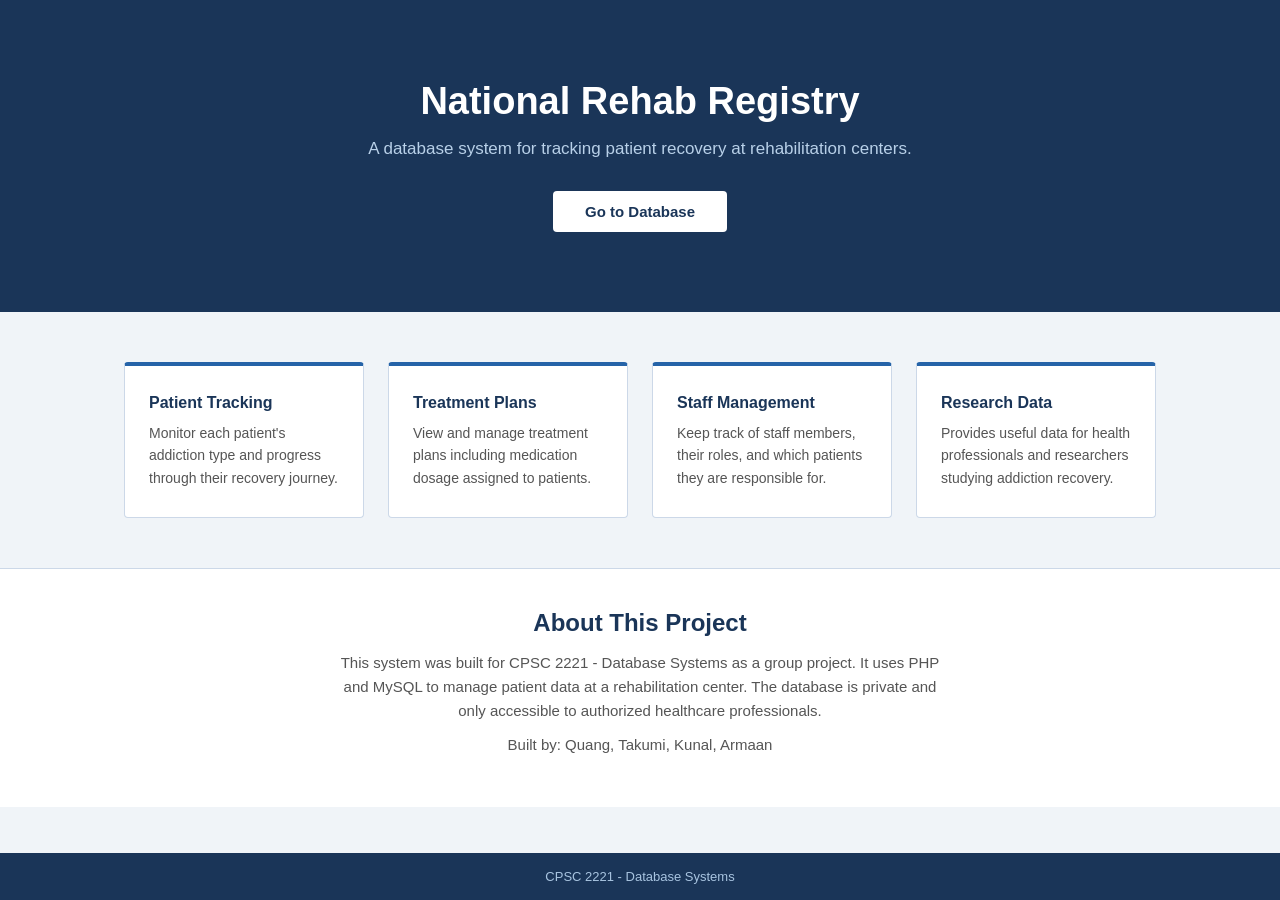
==== home.html @ 6be29c1e "UNIT TEST IS DONE FOR DATABASE. DO NOT TOUCH THE DATABASE OR I WILL SHOOT YOU" ====
<!doctype html>
<html>
<head>
  <title>National Rehab Registry</title>
  <link rel="stylesheet" href="resources/css/style.css">
</head>
<body>

  <div class="home-page">

    <div class="home-header">
      <h1>National Rehab Registry</h1>
      <p>A database system for tracking patient recovery at rehabilitation centers.</p>
      <a href="index.html" class="home-btn">Go to Database</a>
    </div>

    <div class="home-cards">

      <div class="home-card">
        <h3>Patient Tracking</h3>
        <p>Monitor each patient's addiction type and progress through their recovery journey.</p>
      </div>

      <div class="home-card">
        <h3>Treatment Plans</h3>
        <p>View and manage treatment plans including medication dosage assigned to patients.</p>
      </div>

      <div class="home-card">
        <h3>Staff Management</h3>
        <p>Keep track of staff members, their roles, and which patients they are responsible for.</p>
      </div>

      <div class="home-card">
        <h3>Research Data</h3>
        <p>Provides useful data for health professionals and researchers studying addiction recovery.</p>
      </div>

    </div>

    <div class="home-info">
      <h2>About This Project</h2>
      <p>This system was built for CPSC 2221 - Database Systems as a group project. It uses PHP and MySQL to manage patient data at a rehabilitation center. The database is private and only accessible to authorized healthcare professionals.</p>
      <p>Built by: Quang, Takumi, Kunal, Armaan</p>
    </div>

    <div class="home-footer">
      <p>CPSC 2221 - Database Systems</p>
    </div>

  </div>

</body>
</html>
---- resources/css/style.css ----
* {
  box-sizing: border-box;
}

body {
  font-family: Arial, sans-serif;
  margin: 0;
  padding: 0;
  background: #f0f4f8;
  color: #222;
}


.home-page {
  min-height: 100vh;
  display: flex;
  flex-direction: column;
  background: #f0f4f8;
}

.home-header {
  background: #1a3558;
  color: white;
  text-align: center;
  padding: 80px 40px;
}

.home-header h1 {
  font-size: 38px;
  margin: 0 0 16px 0;
  color: white;
}

.home-header p {
  font-size: 17px;
  color: #b8d0e8;
  margin: 0 0 32px 0;
}

.home-btn {
  display: inline-block;
  background: white;
  color: #1a3558;
  text-decoration: none;
  padding: 12px 32px;
  font-size: 15px;
  font-weight: bold;
  border-radius: 4px;
}

.home-btn:hover {
  background: #ddeeff;
}

.home-cards {
  display: flex;
  flex-wrap: wrap;
  gap: 24px;
  padding: 50px 40px;
  justify-content: center;
  background: #f0f4f8;
}

.home-card {
  background: white;
  border: 1px solid #ccd8e8;
  border-top: 4px solid #2563a8;
  padding: 28px 24px;
  width: 240px;
  border-radius: 4px;
}

.home-card h3 {
  margin: 0 0 10px 0;
  color: #1a3558;
  font-size: 16px;
}

.home-card p {
  margin: 0;
  font-size: 14px;
  color: #555;
  line-height: 1.6;
}

.home-info {
  background: white;
  border-top: 1px solid #ccd8e8;
  padding: 40px;
  text-align: center;
}

.home-info h2 {
  color: #1a3558;
  margin: 0 0 14px 0;
}

.home-info p {
  color: #555;
  font-size: 15px;
  max-width: 600px;
  margin: 0 auto 10px auto;
  line-height: 1.6;
}

.home-footer {
  background: #1a3558;
  color: #a8c4e0;
  text-align: center;
  padding: 16px;
  font-size: 13px;
  margin-top: auto;
}

.home-footer p {
  margin: 0;
}

/* ==============================
   QUERY PAGE HEADER
============================== */

.header {
  background: #1a3558;
  color: white;
  padding: 16px 24px;
  border-bottom: 3px solid #2563a8;
}

.header h1 {
  margin: 0;
  font-size: 20px;
  color: white;
}

.subtitle {
  margin: 4px 0 0 0;
  font-size: 12px;
  color: #a8c4e0;
}

/* ==============================
   LAYOUT
============================== */

.app-layout {
  display: flex;
  height: calc(100vh - 105px);
}

/* ==============================
   SIDEBAR
============================== */

.sidebar {
  width: 200px;
  background: #1e2d3d;
  padding: 16px 0;
  overflow-y: auto;
  flex-shrink: 0;
}

.sidebar-heading {
  color: #6b8aaa;
  font-size: 11px;
  font-weight: bold;
  text-transform: uppercase;
  letter-spacing: 1px;
  padding: 0 16px 10px 16px;
  margin: 0;
}

.sidebar-divider {
  border-top: 1px solid #2a3d50;
  margin: 10px 16px;
}

.nav-item {
  display: flex;
  align-items: center;
  gap: 10px;
  padding: 9px 16px;
  color: #a8bfcf;
  text-decoration: none;
  font-size: 13px;
  border-left: 3px solid transparent;
}

.nav-item:hover {
  background: #253648;
  color: #ddeeff;
}

.nav-item.active {
  background: #1f4a80;
  color: white;
  border-left-color: #5b9bd5;
  font-weight: bold;
}

.nav-item.nav-danger {
  color: #f0a0a0;
}

.nav-item.nav-danger.active {
  background: #5c1a1a;
  border-left-color: #e05555;
  color: #ffcccc;
}

.nav-item.nav-home {
  color: #88ccaa;
}

.nav-num {
  background: #2a4060;
  color: #88aacc;
  font-size: 10px;
  font-weight: bold;
  width: 24px;
  height: 18px;
  border-radius: 3px;
  display: flex;
  align-items: center;
  justify-content: center;
  flex-shrink: 0;
  font-family: 'Courier New', monospace;
}

.nav-item.active .nav-num {
  background: #2563a8;
  color: white;
}

/* ==============================
   MAIN CONTENT
============================== */

.main {
  flex: 1;
  overflow-y: auto;
  padding: 28px 32px;
}

.query-panel {
  max-width: 680px;
}

.query-panel.hidden {
  display: none;
}

/* ==============================
   CARD LABEL
============================== */

.card-label {
  display: inline-block;
  background: #2563a8;
  color: white;
  font-size: 11px;
  font-weight: bold;
  text-transform: uppercase;
  padding: 3px 10px;
  border-radius: 12px;
  margin-bottom: 8px;
}

.danger-label {
  background: #b03020;
}

/* ==============================
   HEADINGS AND HINTS
============================== */

.query-panel h2 {
  margin: 0 0 6px 0;
  font-size: 20px;
  color: #1a3558;
}

.hint {
  margin: 0 0 18px 0;
  font-size: 13px;
  color: #666;
}

/* ==============================
   FORM ELEMENTS
============================== */

label {
  display: block;
  font-size: 13px;
  font-weight: bold;
  color: #333;
  margin-top: 12px;
  margin-bottom: 4px;
}

input[type="text"] {
  width: 320px;
  padding: 8px 10px;
  font-size: 14px;
  border: 1px solid #b0c4d8;
  border-radius: 4px;
  background: #f8fafc;
  color: #222;
}

input[type="text"]:focus {
  outline: none;
  border-color: #2563a8;
  background: white;
}

input[type="text"]::placeholder {
  color: #aaa;
}

input[type="submit"] {
  background: #2563a8;
  color: white;
  border: none;
  padding: 9px 22px;
  font-size: 14px;
  font-weight: bold;
  border-radius: 4px;
  cursor: pointer;
}

input[type="submit"]:hover {
  background: #1a4d88;
}

input.btn-danger {
  background: #b03020;
}

input.btn-danger:hover {
  background: #882010;
}

/* ==============================
   SQL PREVIEW BOX
============================== */

.sql-box {
  margin-top: 20px;
  background: #0f1e2e;
  border: 1px solid #2a4060;
  border-radius: 6px;
  padding: 12px 16px;
  max-width: 620px;
}

.sql-box-danger {
  background: #180808;
  border-color: #602020;
}

.sql-label {
  font-size: 10px;
  font-weight: bold;
  text-transform: uppercase;
  letter-spacing: 1px;
  color: #5b9bd5;
  margin: 0 0 8px 0;
  font-family: 'Courier New', monospace;
}

.sql-box-danger .sql-label {
  color: #d05050;
}

.sql-box code {
  font-family: 'Courier New', monospace;
  font-size: 13px;
  color: #90cc88;
  white-space: pre-wrap;
  word-break: break-word;
  display: block;
  line-height: 1.6;
}

.sql-box-danger code {
  color: #e09090;
}

/* ==============================
   RESULT AREA
============================== */

.result-area {
  margin-top: 20px;
}

.result-label {
  font-size: 10px;
  font-weight: bold;
  text-transform: uppercase;
  letter-spacing: 1px;
  color: #2563a8;
  margin-bottom: 8px;
  font-family: 'Courier New', monospace;
}

.result-area table {
  border-collapse: collapse;
  width: 100%;
  background: white;
  font-size: 14px;
  border: 1px solid #ccd8e8;
}

.result-area th {
  background: #ddeaf7;
  color: #1a3558;
  font-size: 13px;
  font-weight: bold;
  padding: 9px 12px;
  border: 1px solid #ccd8e8;
  text-align: left;
}

.result-area td {
  padding: 9px 12px;
  border: 1px solid #ccd8e8;
}

.result-area tr:nth-child(even) {
  background: #f4f8fc;
}

.result-msg {
  padding: 10px 14px;
  font-size: 14px;
  border-radius: 4px;
}

.result-msg.success {
  background: #e8f5ec;
  color: #1a5c30;
  border: 1px solid #a0ccb0;
}

.result-msg.error {
  background: #fdecea;
  color: #7a1a1a;
  border: 1px solid #e8a0a0;
}

/* ==============================
   FOOTER
============================== */

.footer {
  background: white;
  border-top: 1px solid #ccd8e8;
  text-align: center;
  padding: 12px;
  font-size: 12px;
  color: #888;
}

.footer p {
  margin: 0;
}
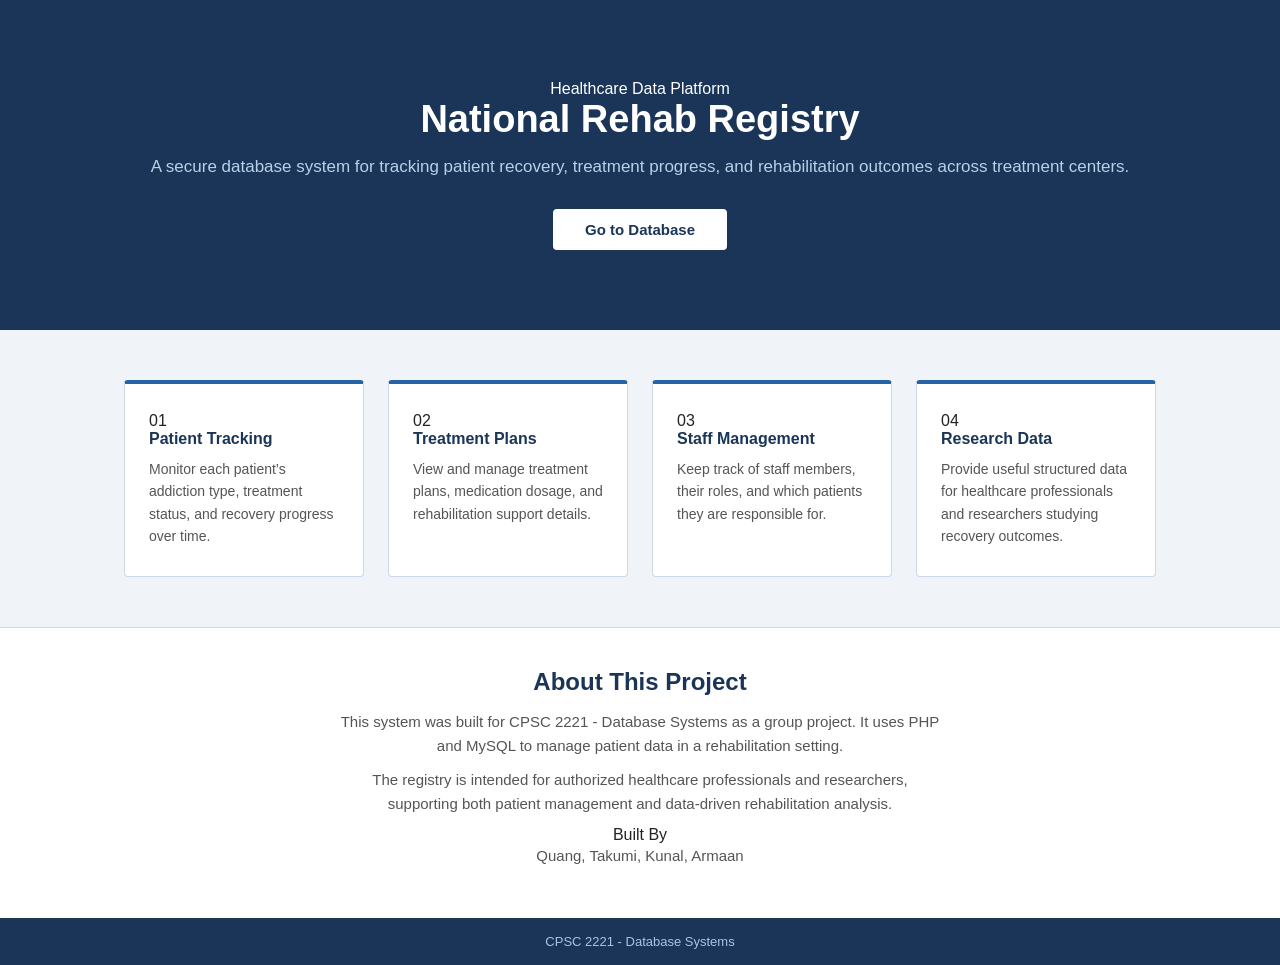
==== commit fab968d7: "Update home.html Updated content and structure of the home page to enhance clarity and detail." ====
--- a/home.html
+++ b/home.html
@@ -1,54 +1,73 @@
 <!doctype html>
-<html>
+<html lang="en">
 <head>
+  <meta charset="UTF-8">
+  <meta name="viewport" content="width=device-width, initial-scale=1.0">
   <title>National Rehab Registry</title>
   <link rel="stylesheet" href="resources/css/style.css">
 </head>
 <body>
-
   <div class="home-page">
 
-    <div class="home-header">
-      <h1>National Rehab Registry</h1>
-      <p>A database system for tracking patient recovery at rehabilitation centers.</p>
-      <a href="index.html" class="home-btn">Go to Database</a>
-    </div>
+    <section class="home-header">
+      <div class="home-header-inner">
+        <span class="eyebrow">Healthcare Data Platform</span>
+        <h1>National Rehab Registry</h1>
+        <p>
+          A secure database system for tracking patient recovery, treatment progress,
+          and rehabilitation outcomes across treatment centers.
+        </p>
+        <a href="index.html" class="home-btn">Go to Database</a>
+      </div>
+    </section>
 
-    <div class="home-cards">
-
+    <section class="home-cards">
       <div class="home-card">
+        <div class="card-icon">01</div>
         <h3>Patient Tracking</h3>
-        <p>Monitor each patient's addiction type and progress through their recovery journey.</p>
+        <p>Monitor each patient’s addiction type, treatment status, and recovery progress over time.</p>
       </div>
 
       <div class="home-card">
+        <div class="card-icon">02</div>
         <h3>Treatment Plans</h3>
-        <p>View and manage treatment plans including medication dosage assigned to patients.</p>
+        <p>View and manage treatment plans, medication dosage, and rehabilitation support details.</p>
       </div>
 
       <div class="home-card">
+        <div class="card-icon">03</div>
         <h3>Staff Management</h3>
         <p>Keep track of staff members, their roles, and which patients they are responsible for.</p>
       </div>
 
       <div class="home-card">
+        <div class="card-icon">04</div>
         <h3>Research Data</h3>
-        <p>Provides useful data for health professionals and researchers studying addiction recovery.</p>
+        <p>Provide useful structured data for healthcare professionals and researchers studying recovery outcomes.</p>
       </div>
+    </section>
 
-    </div>
+    <section class="home-info">
+      <h2>About This Project</h2>
+      <p>
+        This system was built for CPSC 2221 - Database Systems as a group project.
+        It uses PHP and MySQL to manage patient data in a rehabilitation setting.
+      </p>
+      <p>
+        The registry is intended for authorized healthcare professionals and researchers,
+        supporting both patient management and data-driven rehabilitation analysis.
+      </p>
 
-    <div class="home-info">
-      <h2>About This Project</h2>
-      <p>This system was built for CPSC 2221 - Database Systems as a group project. It uses PHP and MySQL to manage patient data at a rehabilitation center. The database is private and only accessible to authorized healthcare professionals.</p>
-      <p>Built by: Quang, Takumi, Kunal, Armaan</p>
-    </div>
+      <div class="team-box">
+        <span class="team-label">Built By</span>
+        <p>Quang, Takumi, Kunal, Armaan</p>
+      </div>
+    </section>
 
-    <div class="home-footer">
+    <footer class="home-footer">
       <p>CPSC 2221 - Database Systems</p>
-    </div>
+    </footer>
 
   </div>
-
 </body>
 </html>
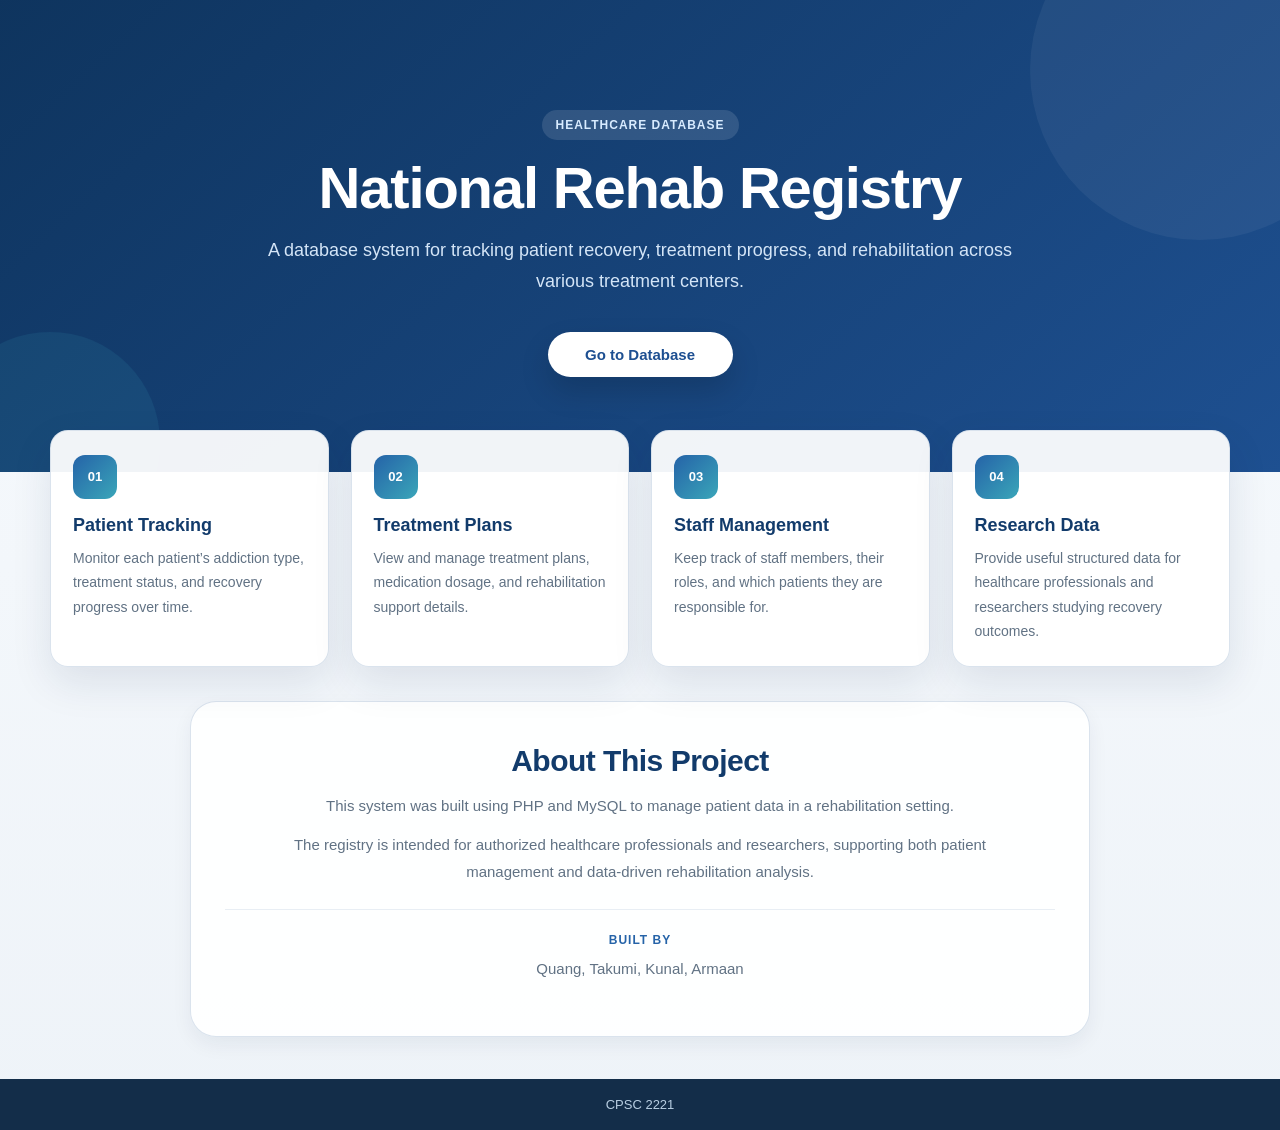
==== commit 610e47f9: "Updated everything" ====
--- a/home.html
+++ b/home.html
@@ -11,11 +11,11 @@
 
     <section class="home-header">
       <div class="home-header-inner">
-        <span class="eyebrow">Healthcare Data Platform</span>
+        <span class="eyebrow">Healthcare Database</span>
         <h1>National Rehab Registry</h1>
         <p>
-          A secure database system for tracking patient recovery, treatment progress,
-          and rehabilitation outcomes across treatment centers.
+          A database system for tracking patient recovery, treatment progress,
+          and rehabilitation across various treatment centers.
         </p>
         <a href="index.html" class="home-btn">Go to Database</a>
       </div>
@@ -50,8 +50,7 @@
     <section class="home-info">
       <h2>About This Project</h2>
       <p>
-        This system was built for CPSC 2221 - Database Systems as a group project.
-        It uses PHP and MySQL to manage patient data in a rehabilitation setting.
+        This system was built using PHP and MySQL to manage patient data in a rehabilitation setting.
       </p>
       <p>
         The registry is intended for authorized healthcare professionals and researchers,
@@ -65,7 +64,7 @@
     </section>
 
     <footer class="home-footer">
-      <p>CPSC 2221 - Database Systems</p>
+      <p>CPSC 2221</p>
     </footer>
 
   </div>
--- a/resources/css/style.css
+++ b/resources/css/style.css
@@ -2,112 +2,249 @@
   box-sizing: border-box;
 }
 
+:root {
+  --bg: #f4f7fb;
+  --bg-soft: #eef4f8;
+  --surface: rgba(255, 255, 255, 0.92);
+  --surface-strong: #ffffff;
+  --text: #16202a;
+  --muted: #617284;
+  --line: #d8e2ec;
+  --line-soft: #e8eef4;
+
+  --primary: #1d4f91;
+  --primary-2: #2563a8;
+  --primary-3: #123b6b;
+  --accent: #3aa6b9;
+
+  --danger: #b03020;
+  --danger-dark: #8f2619;
+
+  --shadow-sm: 0 8px 20px rgba(18, 42, 75, 0.06);
+  --shadow-md: 0 16px 40px rgba(18, 42, 75, 0.1);
+  --shadow-lg: 0 24px 60px rgba(18, 42, 75, 0.14);
+
+  --radius-sm: 10px;
+  --radius-md: 18px;
+  --radius-lg: 26px;
+
+  --max-width: 1180px;
+}
+
+html {
+  scroll-behavior: smooth;
+}
+
 body {
-  font-family: Arial, sans-serif;
+  font-family: "Segoe UI", Arial, sans-serif;
   margin: 0;
   padding: 0;
-  background: #f0f4f8;
-  color: #222;
-}
-
+  background:
+    radial-gradient(circle at top left, #fbfdff 0%, transparent 26%),
+    linear-gradient(180deg, #f8fbfe 0%, #eef3f8 100%);
+  color: var(--text);
+}
+
+/* ==============================
+   HOME PAGE
+============================== */
 
 .home-page {
   min-height: 100vh;
   display: flex;
   flex-direction: column;
-  background: #f0f4f8;
 }
 
 .home-header {
-  background: #1a3558;
-  color: white;
+  position: relative;
+  overflow: hidden;
+  background:
+    linear-gradient(135deg, rgba(14, 52, 94, 0.97), rgba(30, 80, 145, 0.93)),
+    linear-gradient(180deg, #173b65 0%, #1d4f91 100%);
+  color: white;
+  padding: 110px 20px 95px;
+}
+
+.home-header::before,
+.home-header::after {
+  content: "";
+  position: absolute;
+  border-radius: 50%;
+}
+
+.home-header::before {
+  width: 340px;
+  height: 340px;
+  top: -100px;
+  right: -90px;
+  background: rgba(255, 255, 255, 0.05);
+}
+
+.home-header::after {
+  width: 220px;
+  height: 220px;
+  bottom: -80px;
+  left: -60px;
+  background: rgba(58, 166, 185, 0.12);
+}
+
+.home-header-inner {
+  width: min(900px, calc(100% - 20px));
+  margin: 0 auto;
   text-align: center;
-  padding: 80px 40px;
+  position: relative;
+  z-index: 1;
+}
+
+.eyebrow {
+  display: inline-block;
+  margin-bottom: 18px;
+  padding: 8px 14px;
+  border-radius: 999px;
+  background: rgba(255, 255, 255, 0.12);
+  color: #d8ebff;
+  font-size: 12px;
+  font-weight: 700;
+  letter-spacing: 1px;
+  text-transform: uppercase;
 }
 
 .home-header h1 {
-  font-size: 38px;
-  margin: 0 0 16px 0;
+  margin: 0 0 16px;
+  font-size: clamp(36px, 6vw, 58px);
+  line-height: 1.05;
+  letter-spacing: -1.2px;
   color: white;
 }
 
 .home-header p {
-  font-size: 17px;
-  color: #b8d0e8;
-  margin: 0 0 32px 0;
+  max-width: 760px;
+  margin: 0 auto 34px;
+  font-size: 18px;
+  line-height: 1.75;
+  color: #d4e5f7;
 }
 
 .home-btn {
-  display: inline-block;
+  display: inline-flex;
+  align-items: center;
+  justify-content: center;
+  min-width: 185px;
+  padding: 14px 28px;
   background: white;
-  color: #1a3558;
+  color: var(--primary);
   text-decoration: none;
-  padding: 12px 32px;
   font-size: 15px;
-  font-weight: bold;
-  border-radius: 4px;
+  font-weight: 700;
+  border-radius: 999px;
+  box-shadow: 0 14px 30px rgba(0, 0, 0, 0.15);
+  transition: transform 0.2s ease, box-shadow 0.2s ease, background 0.2s ease;
 }
 
 .home-btn:hover {
-  background: #ddeeff;
+  background: #f3f9ff;
+  transform: translateY(-2px);
+  box-shadow: 0 18px 34px rgba(0, 0, 0, 0.18);
 }
 
 .home-cards {
+  width: min(var(--max-width), calc(100% - 32px));
+  margin: -42px auto 0;
+  display: grid;
+  grid-template-columns: repeat(4, minmax(0, 1fr));
+  gap: 22px;
+  position: relative;
+  z-index: 2;
+}
+
+.home-card {
+  background: rgba(255, 255, 255, 0.94);
+  border: 1px solid rgba(216, 226, 236, 0.95);
+  border-radius: var(--radius-md);
+  padding: 24px 22px 22px;
+  box-shadow: var(--shadow-md);
+  transition: transform 0.2s ease, box-shadow 0.2s ease;
+}
+
+.home-card:hover {
+  transform: translateY(-4px);
+  box-shadow: var(--shadow-lg);
+}
+
+.card-icon {
+  width: 44px;
+  height: 44px;
+  border-radius: 12px;
   display: flex;
-  flex-wrap: wrap;
-  gap: 24px;
-  padding: 50px 40px;
+  align-items: center;
   justify-content: center;
-  background: #f0f4f8;
-}
-
-.home-card {
-  background: white;
-  border: 1px solid #ccd8e8;
-  border-top: 4px solid #2563a8;
-  padding: 28px 24px;
-  width: 240px;
-  border-radius: 4px;
+  background: linear-gradient(135deg, var(--primary-2), var(--accent));
+  color: white;
+  font-size: 13px;
+  font-weight: 800;
+  margin-bottom: 16px;
 }
 
 .home-card h3 {
-  margin: 0 0 10px 0;
-  color: #1a3558;
-  font-size: 16px;
+  margin: 0 0 10px;
+  color: var(--primary-3);
+  font-size: 18px;
 }
 
 .home-card p {
   margin: 0;
   font-size: 14px;
-  color: #555;
-  line-height: 1.6;
+  color: var(--muted);
+  line-height: 1.75;
 }
 
 .home-info {
-  background: white;
-  border-top: 1px solid #ccd8e8;
-  padding: 40px;
+  width: min(900px, calc(100% - 32px));
+  margin: 34px auto 42px;
+  background: rgba(255, 255, 255, 0.92);
+  border: 1px solid rgba(216, 226, 236, 0.95);
+  border-radius: var(--radius-lg);
+  box-shadow: var(--shadow-sm);
+  padding: 42px 34px;
   text-align: center;
 }
 
 .home-info h2 {
-  color: #1a3558;
-  margin: 0 0 14px 0;
+  margin: 0 0 14px;
+  color: var(--primary-3);
+  font-size: 30px;
+  letter-spacing: -0.5px;
 }
 
 .home-info p {
-  color: #555;
+  max-width: 740px;
+  margin: 0 auto 12px;
+  color: var(--muted);
   font-size: 15px;
-  max-width: 600px;
-  margin: 0 auto 10px auto;
-  line-height: 1.6;
+  line-height: 1.8;
+}
+
+.team-box {
+  margin-top: 24px;
+  padding-top: 20px;
+  border-top: 1px solid var(--line-soft);
+}
+
+.team-label {
+  display: inline-block;
+  margin-bottom: 8px;
+  font-size: 12px;
+  font-weight: 700;
+  letter-spacing: 1px;
+  text-transform: uppercase;
+  color: var(--primary-2);
 }
 
 .home-footer {
-  background: #1a3558;
-  color: #a8c4e0;
+  background: #132d49;
+  color: #b8cee2;
   text-align: center;
-  padding: 16px;
+  padding: 18px;
   font-size: 13px;
   margin-top: auto;
 }
@@ -121,22 +258,51 @@
 ============================== */
 
 .header {
-  background: #1a3558;
-  color: white;
-  padding: 16px 24px;
-  border-bottom: 3px solid #2563a8;
+  background:
+    linear-gradient(135deg, rgba(14, 52, 94, 0.98), rgba(30, 80, 145, 0.94)),
+    linear-gradient(180deg, #173b65 0%, #1d4f91 100%);
+  color: white;
+  padding: 22px 28px;
+  box-shadow: 0 10px 28px rgba(17, 39, 72, 0.12);
+}
+
+.header-inner {
+  width: min(var(--max-width), 100%);
+  margin: 0 auto;
+  display: flex;
+  justify-content: space-between;
+  align-items: center;
+  gap: 16px;
 }
 
 .header h1 {
   margin: 0;
-  font-size: 20px;
-  color: white;
+  font-size: 28px;
+  color: white;
+  letter-spacing: -0.5px;
 }
 
 .subtitle {
-  margin: 4px 0 0 0;
-  font-size: 12px;
-  color: #a8c4e0;
+  margin: 6px 0 0;
+  font-size: 13px;
+  color: #c7daec;
+}
+
+.top-home-btn {
+  text-decoration: none;
+  background: rgba(255, 255, 255, 0.12);
+  color: white;
+  padding: 11px 16px;
+  border-radius: 999px;
+  font-size: 14px;
+  font-weight: 700;
+  border: 1px solid rgba(255, 255, 255, 0.16);
+  transition: background 0.2s ease, transform 0.2s ease;
+}
+
+.top-home-btn:hover {
+  background: rgba(255, 255, 255, 0.2);
+  transform: translateY(-1px);
 }
 
 /* ==============================
@@ -145,7 +311,7 @@
 
 .app-layout {
   display: flex;
-  height: calc(100vh - 105px);
+  min-height: calc(100vh - 104px);
 }
 
 /* ==============================
@@ -153,82 +319,93 @@
 ============================== */
 
 .sidebar {
-  width: 200px;
-  background: #1e2d3d;
-  padding: 16px 0;
+  width: 255px;
+  background: linear-gradient(180deg, #182736 0%, #152231 100%);
+  padding: 20px 0;
   overflow-y: auto;
   flex-shrink: 0;
+  border-right: 1px solid rgba(255, 255, 255, 0.04);
 }
 
 .sidebar-heading {
-  color: #6b8aaa;
+  color: #8fa8c0;
   font-size: 11px;
-  font-weight: bold;
+  font-weight: 800;
   text-transform: uppercase;
-  letter-spacing: 1px;
-  padding: 0 16px 10px 16px;
+  letter-spacing: 1.4px;
+  padding: 0 20px 12px;
   margin: 0;
 }
 
 .sidebar-divider {
-  border-top: 1px solid #2a3d50;
-  margin: 10px 16px;
+  border-top: 1px solid #27384c;
+  margin: 16px 18px;
+}
+
+.sidebar-note {
+  margin: 0 18px;
+  padding: 14px;
+  background: rgba(255, 255, 255, 0.04);
+  border: 1px solid rgba(255, 255, 255, 0.05);
+  border-radius: 14px;
+  color: #9eb2c5;
+  font-size: 12px;
+  line-height: 1.6;
 }
 
 .nav-item {
   display: flex;
   align-items: center;
-  gap: 10px;
-  padding: 9px 16px;
-  color: #a8bfcf;
+  gap: 12px;
+  margin: 4px 12px;
+  padding: 12px 14px;
+  color: #b1c6d7;
   text-decoration: none;
-  font-size: 13px;
-  border-left: 3px solid transparent;
+  font-size: 14px;
+  font-weight: 500;
+  border-radius: 12px;
+  transition: background 0.2s ease, color 0.2s ease, transform 0.2s ease;
 }
 
 .nav-item:hover {
-  background: #253648;
-  color: #ddeeff;
+  background: rgba(255, 255, 255, 0.06);
+  color: #eef7ff;
+  transform: translateX(2px);
 }
 
 .nav-item.active {
-  background: #1f4a80;
-  color: white;
-  border-left-color: #5b9bd5;
-  font-weight: bold;
+  background: linear-gradient(135deg, rgba(37, 99, 168, 0.96), rgba(58, 166, 185, 0.88));
+  color: white;
+  font-weight: 700;
+  box-shadow: 0 12px 24px rgba(37, 99, 168, 0.25);
 }
 
 .nav-item.nav-danger {
-  color: #f0a0a0;
+  color: #efb0b0;
 }
 
 .nav-item.nav-danger.active {
-  background: #5c1a1a;
-  border-left-color: #e05555;
-  color: #ffcccc;
-}
-
-.nav-item.nav-home {
-  color: #88ccaa;
+  background: linear-gradient(135deg, #9b2b1d, #c84c3a);
+  color: #fff3f1;
 }
 
 .nav-num {
-  background: #2a4060;
-  color: #88aacc;
-  font-size: 10px;
-  font-weight: bold;
-  width: 24px;
-  height: 18px;
-  border-radius: 3px;
+  background: rgba(255, 255, 255, 0.08);
+  color: #dcecff;
+  font-size: 11px;
+  font-weight: 800;
+  width: 28px;
+  height: 24px;
+  border-radius: 8px;
   display: flex;
   align-items: center;
   justify-content: center;
   flex-shrink: 0;
-  font-family: 'Courier New', monospace;
+  font-family: "Courier New", monospace;
 }
 
 .nav-item.active .nav-num {
-  background: #2563a8;
+  background: rgba(255, 255, 255, 0.16);
   color: white;
 }
 
@@ -239,11 +416,51 @@
 .main {
   flex: 1;
   overflow-y: auto;
-  padding: 28px 32px;
+  padding: 34px;
+}
+
+.page-intro {
+  max-width: 860px;
+  margin-bottom: 24px;
+}
+
+.page-intro-label {
+  display: inline-block;
+  padding: 7px 12px;
+  margin-bottom: 12px;
+  border-radius: 999px;
+  background: #e9f2fc;
+  color: var(--primary-2);
+  font-size: 12px;
+  font-weight: 800;
+  letter-spacing: 1px;
+  text-transform: uppercase;
+}
+
+.page-intro h2 {
+  margin: 0 0 10px;
+  font-size: 34px;
+  line-height: 1.15;
+  color: var(--primary-3);
+  letter-spacing: -0.8px;
+}
+
+.page-intro p {
+  margin: 0;
+  max-width: 760px;
+  color: var(--muted);
+  font-size: 15px;
+  line-height: 1.8;
 }
 
 .query-panel {
-  max-width: 680px;
+  max-width: 860px;
+  background: rgba(255, 255, 255, 0.88);
+  backdrop-filter: blur(10px);
+  border: 1px solid rgba(216, 226, 236, 0.95);
+  border-radius: 24px;
+  box-shadow: var(--shadow-md);
+  padding: 28px 28px 30px;
 }
 
 .query-panel.hidden {
@@ -255,19 +472,23 @@
 ============================== */
 
 .card-label {
-  display: inline-block;
-  background: #2563a8;
+  display: inline-flex;
+  align-items: center;
+  min-height: 30px;
+  background: linear-gradient(135deg, var(--primary-2), var(--accent));
   color: white;
   font-size: 11px;
-  font-weight: bold;
+  font-weight: 800;
   text-transform: uppercase;
-  padding: 3px 10px;
-  border-radius: 12px;
-  margin-bottom: 8px;
+  letter-spacing: 1px;
+  padding: 0 12px;
+  border-radius: 999px;
+  margin-bottom: 10px;
+  box-shadow: 0 8px 18px rgba(37, 99, 168, 0.18);
 }
 
 .danger-label {
-  background: #b03020;
+  background: linear-gradient(135deg, #9b2b1d, #ce4f3e);
 }
 
 /* ==============================
@@ -275,15 +496,18 @@
 ============================== */
 
 .query-panel h2 {
-  margin: 0 0 6px 0;
-  font-size: 20px;
-  color: #1a3558;
+  margin: 0 0 8px;
+  font-size: 30px;
+  line-height: 1.15;
+  color: var(--primary-3);
+  letter-spacing: -0.6px;
 }
 
 .hint {
-  margin: 0 0 18px 0;
-  font-size: 13px;
-  color: #666;
+  margin: 0 0 22px;
+  font-size: 14px;
+  color: var(--muted);
+  line-height: 1.7;
 }
 
 /* ==============================
@@ -293,53 +517,62 @@
 label {
   display: block;
   font-size: 13px;
-  font-weight: bold;
-  color: #333;
-  margin-top: 12px;
-  margin-bottom: 4px;
+  font-weight: 700;
+  color: #2f4052;
+  margin-top: 16px;
+  margin-bottom: 6px;
 }
 
 input[type="text"] {
-  width: 320px;
-  padding: 8px 10px;
+  width: 100%;
+  max-width: 430px;
+  padding: 13px 14px;
   font-size: 14px;
-  border: 1px solid #b0c4d8;
-  border-radius: 4px;
-  background: #f8fafc;
-  color: #222;
+  border: 1px solid var(--line);
+  border-radius: 12px;
+  background: #fbfdff;
+  color: var(--text);
+  transition: border-color 0.2s ease, box-shadow 0.2s ease, background 0.2s ease;
 }
 
 input[type="text"]:focus {
   outline: none;
-  border-color: #2563a8;
+  border-color: #7caee0;
   background: white;
+  box-shadow: 0 0 0 4px rgba(37, 99, 168, 0.12);
 }
 
 input[type="text"]::placeholder {
-  color: #aaa;
+  color: #9aa8b6;
 }
 
 input[type="submit"] {
-  background: #2563a8;
+  margin-top: 24px;
+  background: linear-gradient(135deg, var(--primary-2), var(--primary));
   color: white;
   border: none;
-  padding: 9px 22px;
+  padding: 13px 24px;
   font-size: 14px;
-  font-weight: bold;
-  border-radius: 4px;
+  font-weight: 700;
+  border-radius: 999px;
   cursor: pointer;
+  box-shadow: 0 10px 24px rgba(37, 99, 168, 0.2);
+  transition: transform 0.2s ease, box-shadow 0.2s ease, filter 0.2s ease;
 }
 
 input[type="submit"]:hover {
-  background: #1a4d88;
+  transform: translateY(-2px);
+  box-shadow: 0 14px 28px rgba(37, 99, 168, 0.25);
+  filter: brightness(1.02);
 }
 
 input.btn-danger {
-  background: #b03020;
+  background: linear-gradient(135deg, var(--danger), #cf4f3f);
+  box-shadow: 0 10px 24px rgba(176, 48, 32, 0.18);
 }
 
 input.btn-danger:hover {
-  background: #882010;
+  box-shadow: 0 14px 28px rgba(176, 48, 32, 0.24);
 }
 
 /* ==============================
@@ -347,45 +580,45 @@
 ============================== */
 
 .sql-box {
-  margin-top: 20px;
-  background: #0f1e2e;
-  border: 1px solid #2a4060;
-  border-radius: 6px;
-  padding: 12px 16px;
-  max-width: 620px;
+  margin-top: 24px;
+  background: linear-gradient(180deg, #0f1d2c 0%, #132538 100%);
+  border: 1px solid #213b58;
+  border-radius: 18px;
+  padding: 16px 18px;
+  box-shadow: inset 0 1px 0 rgba(255, 255, 255, 0.03);
 }
 
 .sql-box-danger {
-  background: #180808;
-  border-color: #602020;
+  background: linear-gradient(180deg, #1b0b0a 0%, #25100f 100%);
+  border-color: #632720;
 }
 
 .sql-label {
   font-size: 10px;
-  font-weight: bold;
+  font-weight: 800;
   text-transform: uppercase;
-  letter-spacing: 1px;
-  color: #5b9bd5;
-  margin: 0 0 8px 0;
-  font-family: 'Courier New', monospace;
+  letter-spacing: 1.2px;
+  color: #7fbbe8;
+  margin: 0 0 10px;
+  font-family: "Courier New", monospace;
 }
 
 .sql-box-danger .sql-label {
-  color: #d05050;
+  color: #e07f76;
 }
 
 .sql-box code {
-  font-family: 'Courier New', monospace;
+  font-family: "Courier New", monospace;
   font-size: 13px;
-  color: #90cc88;
+  color: #9bd18a;
   white-space: pre-wrap;
   word-break: break-word;
   display: block;
-  line-height: 1.6;
+  line-height: 1.7;
 }
 
 .sql-box-danger code {
-  color: #e09090;
+  color: #efaaa1;
 }
 
 /* ==============================
@@ -393,62 +626,66 @@
 ============================== */
 
 .result-area {
-  margin-top: 20px;
+  margin-top: 24px;
 }
 
 .result-label {
   font-size: 10px;
-  font-weight: bold;
+  font-weight: 800;
   text-transform: uppercase;
-  letter-spacing: 1px;
-  color: #2563a8;
-  margin-bottom: 8px;
-  font-family: 'Courier New', monospace;
+  letter-spacing: 1.2px;
+  color: var(--primary-2);
+  margin-bottom: 10px;
+  font-family: "Courier New", monospace;
 }
 
 .result-area table {
   border-collapse: collapse;
   width: 100%;
-  background: white;
+  background: rgba(255, 255, 255, 0.94);
+  border: 1px solid var(--line);
+  border-radius: 16px;
+  overflow: hidden;
+  box-shadow: var(--shadow-sm);
+}
+
+.result-area th {
+  background: #edf5fc;
+  color: var(--primary-3);
+  font-size: 13px;
+  font-weight: 800;
+  padding: 12px 14px;
+  border: 1px solid var(--line-soft);
+  text-align: left;
+}
+
+.result-area td {
+  padding: 12px 14px;
+  border: 1px solid var(--line-soft);
   font-size: 14px;
-  border: 1px solid #ccd8e8;
-}
-
-.result-area th {
-  background: #ddeaf7;
-  color: #1a3558;
-  font-size: 13px;
-  font-weight: bold;
-  padding: 9px 12px;
-  border: 1px solid #ccd8e8;
-  text-align: left;
-}
-
-.result-area td {
-  padding: 9px 12px;
-  border: 1px solid #ccd8e8;
 }
 
 .result-area tr:nth-child(even) {
-  background: #f4f8fc;
+  background: #f8fbfe;
 }
 
 .result-msg {
-  padding: 10px 14px;
+  padding: 13px 15px;
   font-size: 14px;
-  border-radius: 4px;
+  border-radius: 12px;
+  line-height: 1.5;
 }
 
 .result-msg.success {
-  background: #e8f5ec;
-  color: #1a5c30;
-  border: 1px solid #a0ccb0;
+  background: #e9f8ef;
+  color: #1c6a39;
+  border: 1px solid #b8dec2;
 }
 
 .result-msg.error {
-  background: #fdecea;
-  color: #7a1a1a;
-  border: 1px solid #e8a0a0;
+  background: #fdeceb;
+  color: #8b1f1f;
+  border: 1px solid #efb4af;
 }
 
 /* ==============================
@@ -456,14 +693,95 @@
 ============================== */
 
 .footer {
-  background: white;
-  border-top: 1px solid #ccd8e8;
+  background: rgba(255, 255, 255, 0.88);
+  border-top: 1px solid var(--line);
   text-align: center;
-  padding: 12px;
+  padding: 16px;
   font-size: 12px;
-  color: #888;
+  color: #6d7f92;
 }
 
 .footer p {
   margin: 0;
 }
+
+/* ==============================
+   RESPONSIVE
+============================== */
+
+@media (max-width: 1100px) {
+  .home-cards {
+    grid-template-columns: repeat(2, minmax(0, 1fr));
+  }
+}
+
+@media (max-width: 920px) {
+  .app-layout {
+    flex-direction: column;
+  }
+
+  .sidebar {
+    width: 100%;
+    padding: 14px 10px;
+    border-right: none;
+    border-bottom: 1px solid #27384c;
+  }
+
+  .main {
+    padding: 22px;
+  }
+
+  .query-panel {
+    padding: 22px;
+    border-radius: 20px;
+  }
+
+  .header-inner {
+    flex-direction: column;
+    align-items: flex-start;
+  }
+}
+
+@media (max-width: 700px) {
+  .home-header {
+    padding: 84px 18px 76px;
+  }
+
+  .home-cards {
+    width: calc(100% - 24px);
+    grid-template-columns: 1fr;
+    gap: 18px;
+    margin-top: -28px;
+  }
+
+  .home-info {
+    width: calc(100% - 24px);
+    padding: 28px 18px;
+    border-radius: 18px;
+  }
+
+  .header {
+    padding: 18px;
+  }
+
+  .header h1 {
+    font-size: 24px;
+  }
+
+  .main {
+    padding: 16px;
+  }
+
+  .page-intro h2,
+  .query-panel h2 {
+    font-size: 26px;
+  }
+
+  input[type="text"] {
+    max-width: 100%;
+  }
+
+  .nav-item {
+    margin: 4px 8px;
+  }
+}
